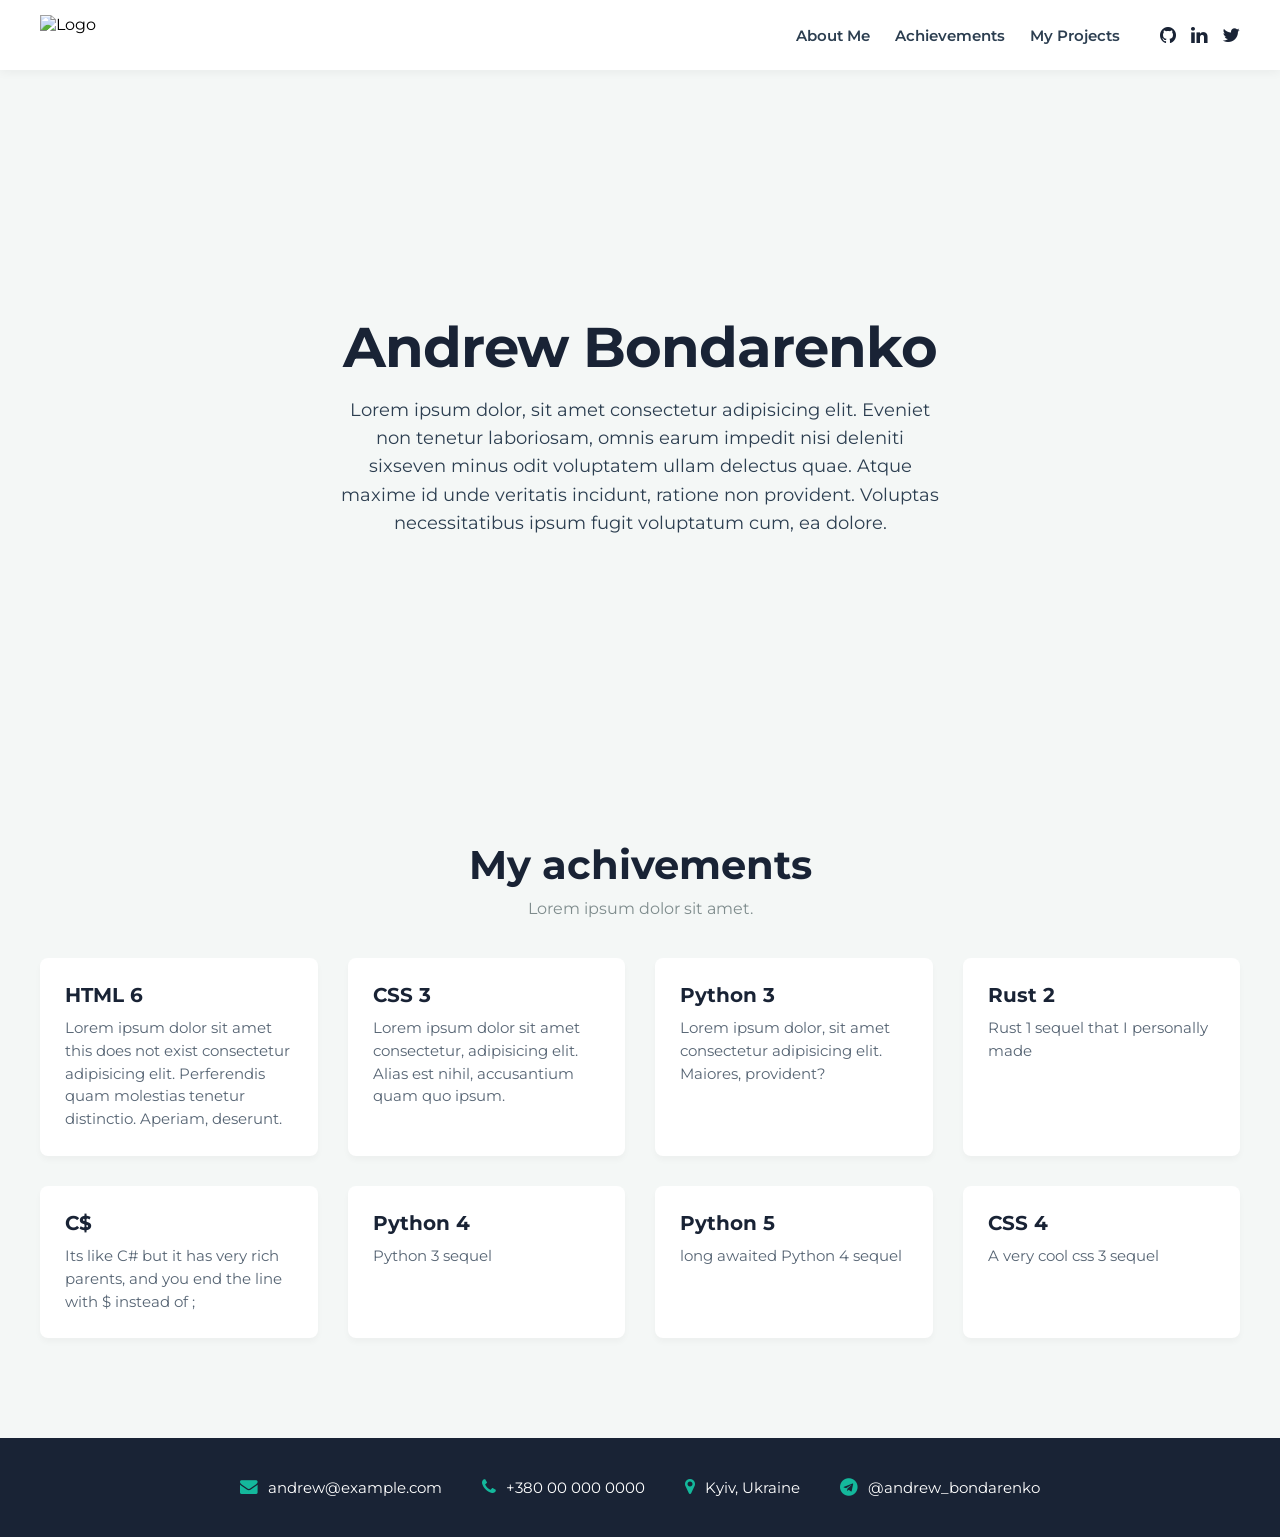
==== index.html @ 8ecab066 "Add files via upload" ====
<!DOCTYPE html>
<html lang="en">

<head>
  <meta charset="UTF-8" />
  <meta http-equiv="X-UA-Compatible" content="IE=edge" />
  <meta name="viewport" content="width=device-width, initial-scale=1.0" />
  <title>Головна сторінка</title>
  <link rel="stylesheet" href="https://maxcdn.bootstrapcdn.com/font-awesome/4.7.0/css/font-awesome.min.css">
  <link rel="stylesheet" href="style.css" />
</head>

<body>

  <header class="site-header">
    <div class="header-container">
      
      <div class="header-logo">
        <img src="Logo.png" alt="Logo" class="logo-img" />
      </div>

      <div class="header-right">
        <nav class="nav-links">
          <a href="#about-section">About Me</a>
          <a href="#achievements-section">Achievements</a>
          <a href="skills.html">My Projects</a>
        </nav>
        
        <div class="social-icons">
          <a href="#"><i class="fa fa-github"></i></a>
          <a href="#"><i class="fa fa-linkedin"></i></a>
          <a href="#"><i class="fa fa-twitter"></i></a>
        </div>
      </div>

    </div>
  </header>

  <main class="main-layout">

    <section class="name-desc-section">
      <a name="about-section"></a> 
      <h1>Andrew Bondarenko</h1>
      <p class="description">
        Lorem ipsum dolor, sit amet consectetur adipisicing elit. Eveniet non tenetur laboriosam, omnis earum impedit
        nisi deleniti sixseven minus odit voluptatem ullam delectus quae. Atque maxime id unde veritatis incidunt,
        ratione non
        provident. Voluptas necessitatibus ipsum fugit voluptatum cum, ea dolore.
      </p>
    </section>

    <section class="achivements">
      <a name="achievements-section"></a>
      <h1>My achivements</h1>
      <p>Lorem ipsum dolor sit amet.</p>
    </section>

    <div class="tiles">
      <div class="item">
        <div class="item_info">
          <h3>HTML 6</h3>
          <p>Lorem ipsum dolor sit amet this does not exist consectetur adipisicing elit. Perferendis quam molestias
            tenetur distinctio.
            Aperiam, deserunt.</p>
        </div>
      </div>

      <div class="item">
        <div class="item_info">
          <h3>CSS 3</h3>
          <p>Lorem ipsum dolor sit amet consectetur, adipisicing elit. Alias est nihil, accusantium quam quo ipsum.</p>
        </div>
      </div>

      <div class="item">
        <div class="item_info">
          <h3>Python 3</h3>
          <p>Lorem ipsum dolor, sit amet consectetur adipisicing elit. Maiores, provident?</p>
        </div>
      </div>

      <div class="item">
        <div class="item_info">
          <h3>Rust 2</h3>
          <p>Rust 1 sequel that I personally made</p>
        </div>
      </div>

      <div class="item">
        <div class="item_info">
          <h3>C$</h3>
          <p>Its like C# but it has very rich parents, and you end the line with $ instead of ; </p>
        </div>
      </div>

      <div class="item">
        <div class="item_info">
          <h3>Python 4</h3>
          <p>Python 3 sequel</p>
        </div>
      </div>

      <div class="item">
        <div class="item_info">
          <h3>Python 5</h3>
          <p>long awaited Python 4 sequel</p>
        </div>
      </div>
      
      <div class="item">
        <div class="item_info">
          <h3>CSS 4</h3>
          <p>A very cool css 3 sequel</p>
        </div>
      </div>
    </div>
  </main>

  <footer class="site-footer">
    <div class="footer-container">
      <div class="footer-contact-item">
        <i class="fa fa-envelope"></i> andrew@example.com
      </div>
      <div class="footer-contact-item">
        <i class="fa fa-phone"></i> +380 00 000 0000
      </div>
      <div class="footer-contact-item">
        <i class="fa fa-map-marker"></i> Kyiv, Ukraine
      </div>
      <div class="footer-contact-item">
        <i class="fa fa-telegram"></i> @andrew_bondarenko
      </div>
    </div>
  </footer>

</body>

</html>
---- style.css ----
@import url('https://fonts.googleapis.com/css2?family=Montserrat:wght@400;600;700&display=swap');

html {
  scroll-behavior: smooth;
  /* Smoothly glides down the page when header links are clicked */
  scroll-padding-top: 80px;
}

html,
body {
  margin: 0;
  padding: 0;
  background-color: #f4f7f6;
  font-family: 'Montserrat', sans-serif;
}

/* header */
.site-header {
  background-color: white;
  box-shadow: 0 2px 10px rgba(0, 0, 0, 0.05);
  position: sticky;
  /* header ot */
  top: 0;
  z-index: 1000;
  padding: 15px 20px;
}

.header-container {
  max-width: 1200px;
  margin: 0 auto;
  display: flex;
  justify-content: space-between;
  /* Logo on left, navigation cluster on right */
  align-items: center;

}

.logo-img {
  height: 40px;
  width: auto;
  display: block;
}

.header-right {
  display: flex;
  align-items: center;
  gap: 40px;
  /* gap bt links */
}

.nav-links {
  display: flex;
  gap: 25px;
}

.nav-links a {
  text-decoration: none;
  color: #2c3e50;
  font-weight: 600;
  font-size: 0.95rem;
  transition: color 0.2s ease;
}

.nav-links a:hover {
  color: #16a085;
}

.social-icons {
  display: flex;
  gap: 15px;
}

.social-icons a {
  color: #192335;
  font-size: 1.2rem;
  transition: transform 0.2s ease, color 0.2s ease;
}

.social-icons a:hover {
  color: #16a085;
  transform: scale(1.1);
}

/* main */
.main-layout {
  display: grid;
  grid-template-columns: minmax(20px, 1fr) minmax(auto, 1200px) minmax(20px, 1fr);
  /* tut nichogo nema */
}

/* scroll before the top header */
a[name] {
  position: absolute;
  top: -80px;
  visibility: hidden;
}

/* New code as of 6/13 */
.name-desc-section {
  grid-column: 2;
  display: flex;
  flex-direction: column;
  justify-content: center;
  align-items: center;
  min-height: 70vh;
  text-align: center;
  padding-top: 40px;
  position: relative;
  /* gives anchor the space for it */
}

.name-desc-section h1 {
  font-size: 3.5rem;
  font-weight: 700;
  color: #192335;
  margin: 0 0 15px 0;
  letter-spacing: -1px;
}

.name-desc-section .description {
  font-size: 1.1rem;
  font-weight: 400;
  color: #2c3e50;
  max-width: 600px;
  line-height: 1.6;
  margin: 0;
}

.achivements {
  grid-column: 2;
  display: flex;
  flex-direction: column;
  justify-content: center;
  align-items: center;
  padding-top: 100px;
  padding-bottom: 40px;
  text-align: center;
  position: relative;
  /* gives anchor the space for it */
}

.achivements h1 {
  font-size: 2.5rem;
  color: #192335;
  margin: 0;
}

.achivements p {
  color: #7f8c8d;
  margin: 10px 0 0 0;
}

/* tile */
.tiles {
  grid-column: 2;
  display: grid;
  grid-template-columns: repeat(auto-fit, minmax(250px, 1fr));
  /* nichogo tut nema*/
  gap: 30px;
  margin-bottom: 100px;
  /* add space for footer */
}

/* cards */
.item {
  background: white;
  border-radius: 8px;
  padding: 25px;
  box-shadow: 0 4px 6px rgba(0, 0, 0, 0.03);
  transition: transform 0.2s ease;
}

.item:hover {
  transform: translateY(-5px);
}

.item_info h3 {
  margin: 0 0 10px 0;
  color: #192335;
  font-size: 1.25rem;
}

.item_info p {
  margin: 0;
  color: #576574;
  font-size: 0.95rem;
  line-height: 1.5;
}

/* footer */
.site-footer {
  background-color: #192335;
  color: #f4f7f6;
  padding: 40px 20px;
  margin-top: auto;
}

.footer-container {
  max-width: 1200px;
  margin: 0 auto;
  display: flex;
  justify-content: center;
  /* Center*/
  align-items: center;
  flex-wrap: wrap;
  /* Allows items to safely wrap cleanly onto mobile rows */
  gap: 40px;
  /* space verticall*/
}

.footer-contact-item {
  font-size: 0.95rem;
  font-weight: 400;
  display: flex;
  align-items: center;
  gap: 10px;
  /* space horizontal */
  color: #ffffff;
}

.footer-contact-item i {
  color: #14b89c;
  font-size: 1.1rem;
}

/* Page2 */

/* project grid */
.projects-showcase {
  grid-column: 2;
  display: flex;
  flex-direction: column;
  gap: 50px;
  /* spacing */
  margin-bottom: 100px;
}

/* Two-column layout container for an image + info card */
.project-row {
  display: grid;
  grid-template-columns: repeat(auto-fit, minmax(300px, 1fr));
  /* tut nichogo nema */
  gap: 40px;
  /* hrizontal spacing */
  align-items: center;
  /* vertical center */
}

/* centers imgs */
.project-image-box {
  display: flex;
  justify-content: center;
  align-items: center;
  padding: 10px;
}

/* put img inside frame */
.showcase-img {
  max-width: 100%;
  height: auto;
  display: block;
  border-radius: 8px;
}

/* card style */
.project-info-card {
  background: #ffffff;
  border-radius: 8px;
  padding: 50px 40px;
  box-shadow: 0 4px 20px rgba(0, 0, 0, 0.4);
  text-align: center;
  display: flex;
  flex-direction: column;
  justify-content: center;
  min-height: 250px;
}

/* bottom borders */
.card-yellow {
  border-bottom: 4px solid #00eeff;
}

.card-purple {
  border-bottom: 4px solid #4e321a;
}

/* project name styles */
.project-title-yellow {
  color: #f39c12;
  font-size: 1.8rem;
  font-weight: 700;
  margin: 0 0 20px 0;
  line-height: 1.3;
}

.project-title-purple {
  color: #8e44ad;
  font-size: 1.8rem;
  font-weight: 700;
  margin: 0 0 20px 0;
  line-height: 1.3;
}

/* text layout */
.project-text {
  color: #7f8c8d;
  font-size: 1rem;
  line-height: 1.6;
  margin: 0;
}

/* highlight links */
.nav-links a.active-page {
  color: #16a085;
}

/* normal pc style */
.tiles {
  display: grid;
  grid-template-columns: repeat(4, 1fr);
}

/* smaller than 768 px */
@media screen and (max-width: 768px) {
  .tiles {
    grid-template-columns: 1fr;
    /* stack card one coljmn */
  }
}

/* mobile */
.project-row {
  display: block;
  /* stack vertical */
}

/* screen wider than 500px */
@media screen and (min-width: 750px) {
  .project-row {
    display: grid;
    grid-template-columns: 1fr 1fr;
    /* SPLIT 1*/
  }
}

@media screen and (max-width: 575px) {
  
.header-container, .header-right{
  flex-direction: column;
}

.header-container, .header-right{
  justify-content: center;
  gap: 10px;

}


  
}
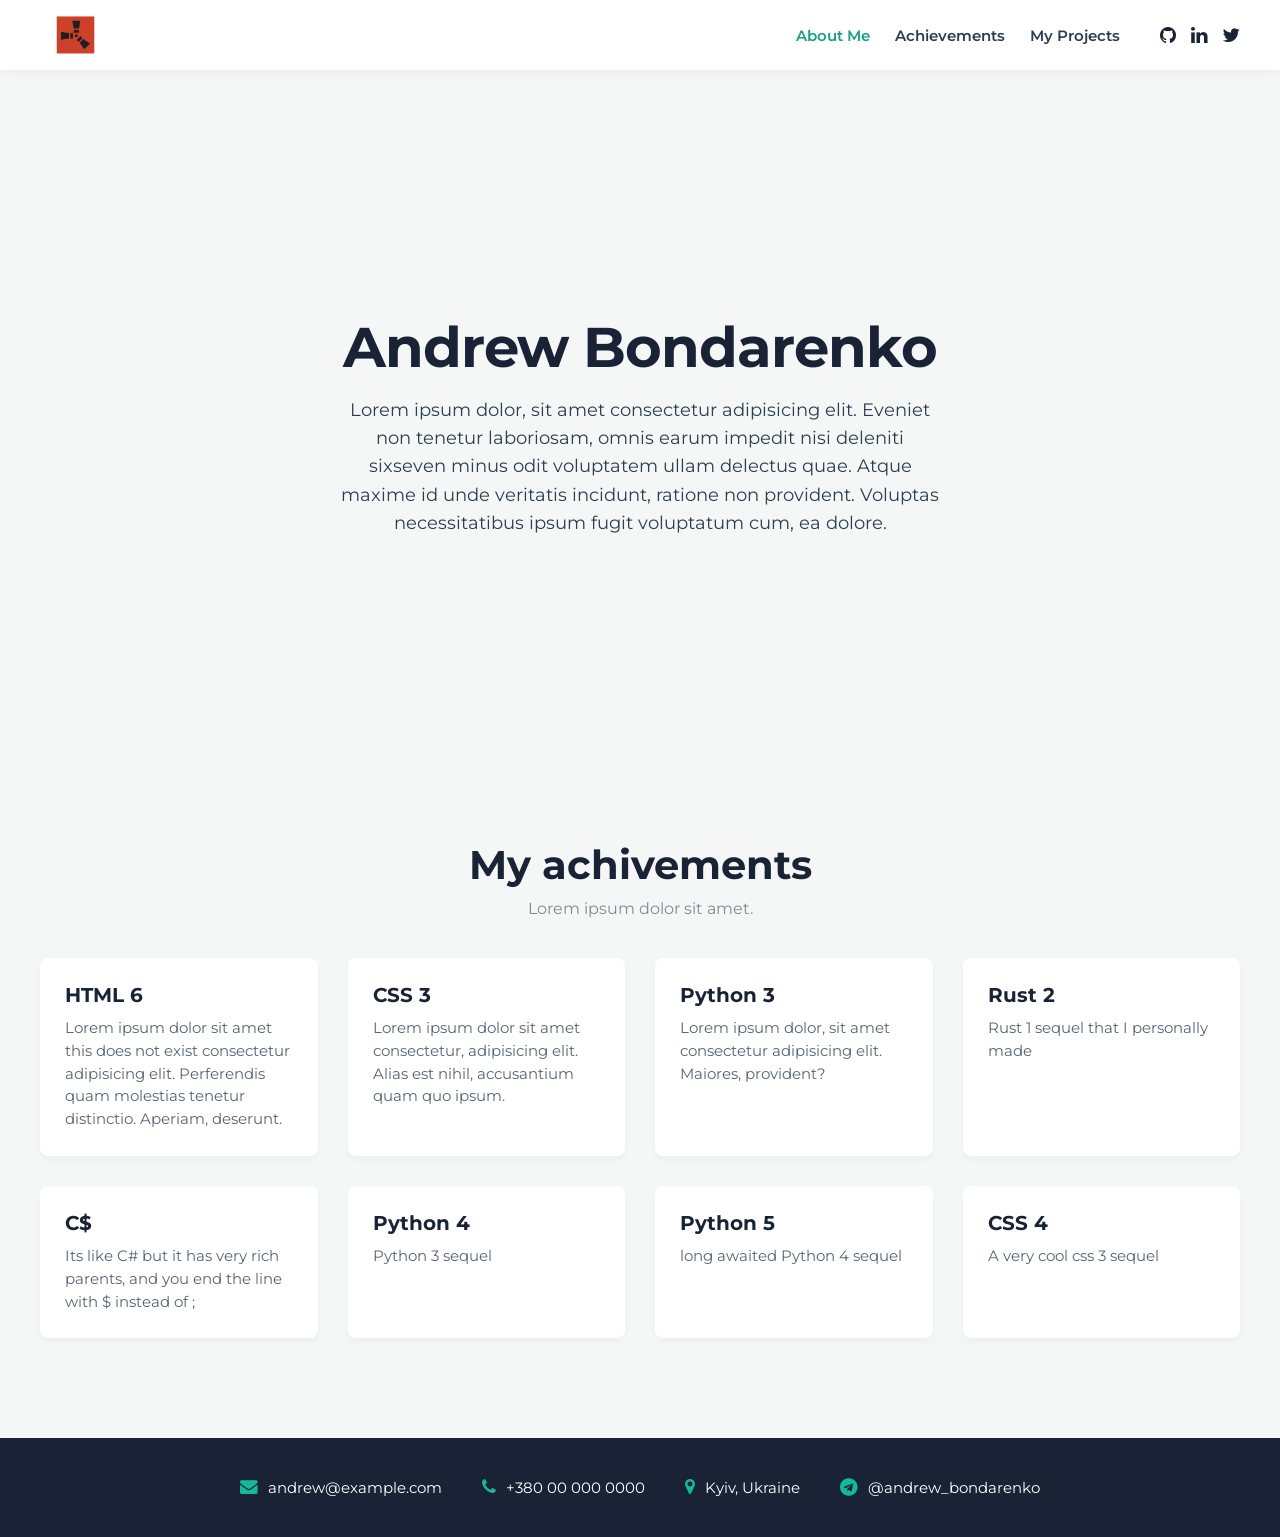
==== commit 26a86f00: "Add files via upload" ====
--- a/index.html
+++ b/index.html
@@ -21,7 +21,7 @@
 
       <div class="header-right">
         <nav class="nav-links">
-          <a href="#about-section">About Me</a>
+          <a href="#about-section" class="active-page">About Me</a>
           <a href="#achievements-section">Achievements</a>
           <a href="skills.html">My Projects</a>
         </nav>
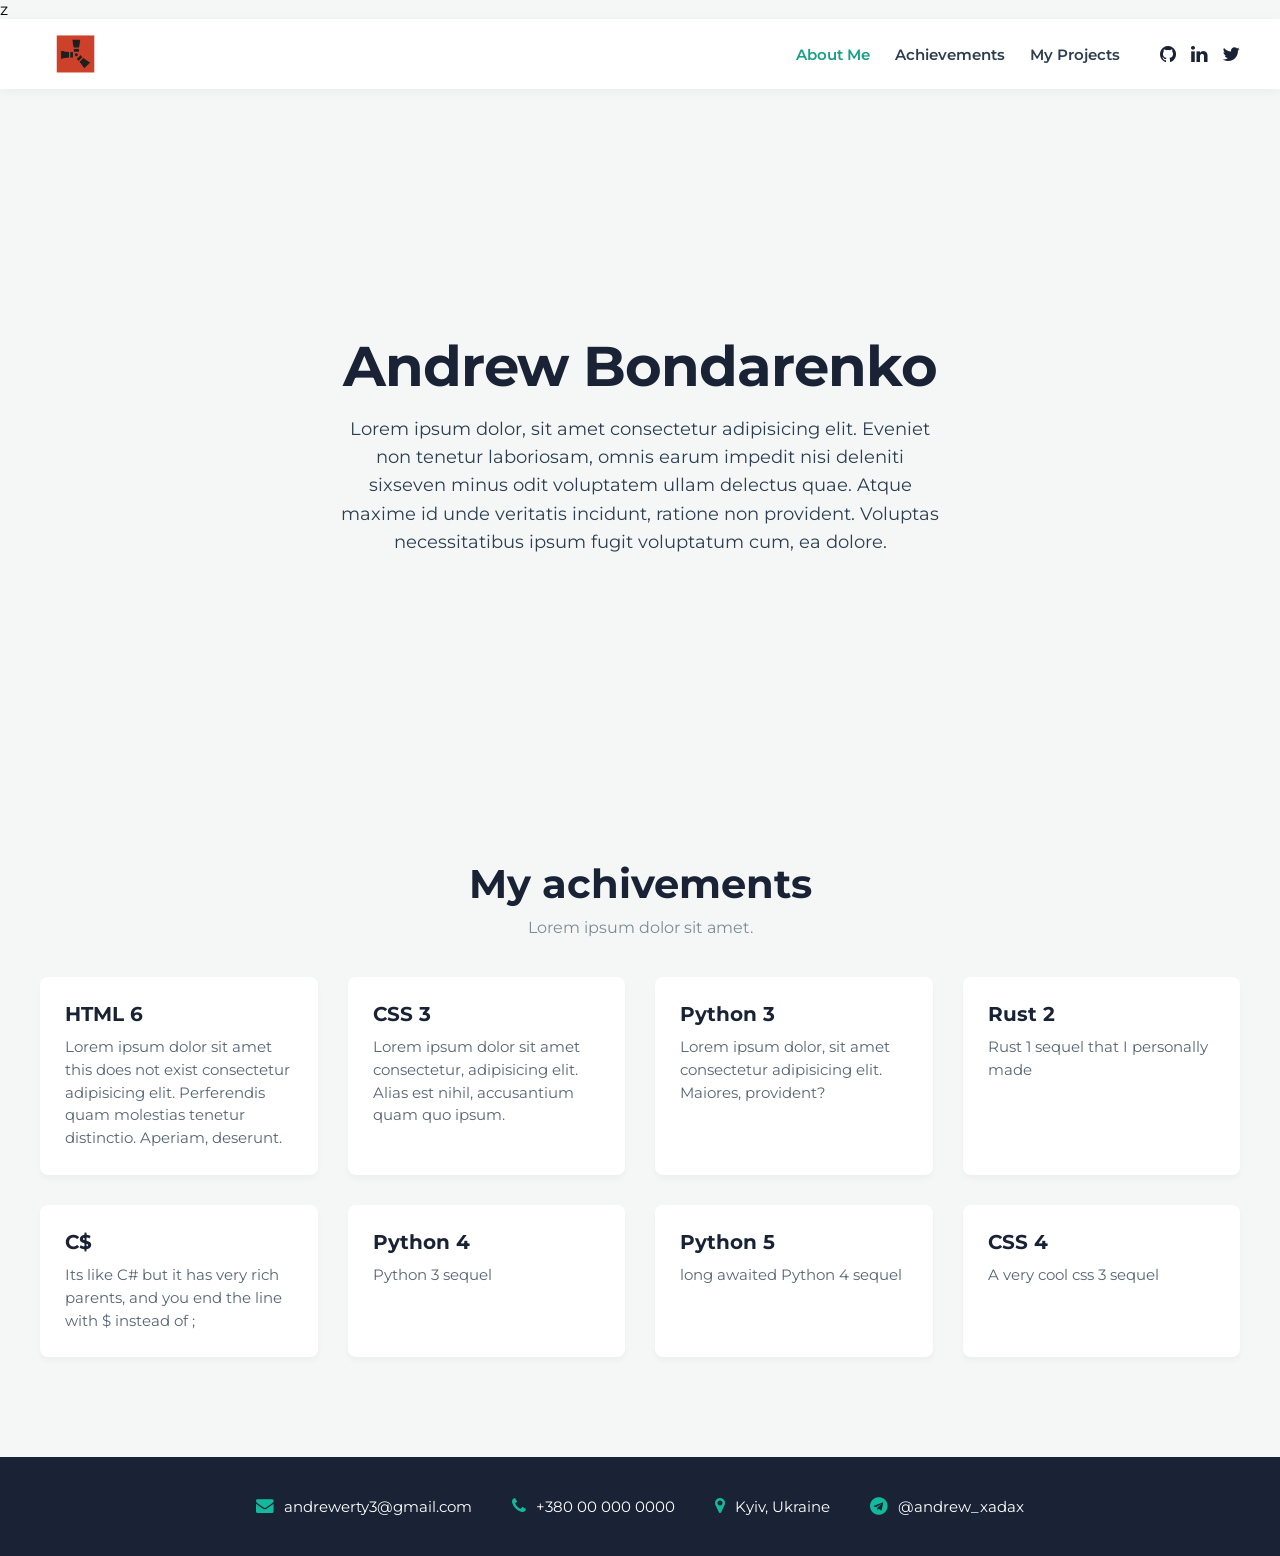
==== commit a302b4c5: "Add files via upload" ====
--- a/index.html
+++ b/index.html
@@ -2,10 +2,10 @@
 <html lang="en">
 
 <head>
-  <meta charset="UTF-8" />
+  <meta charset="UTF-8" />z
   <meta http-equiv="X-UA-Compatible" content="IE=edge" />
   <meta name="viewport" content="width=device-width, initial-scale=1.0" />
-  <title>Головна сторінка</title>
+  <title>About Me</title>
   <link rel="stylesheet" href="https://maxcdn.bootstrapcdn.com/font-awesome/4.7.0/css/font-awesome.min.css">
   <link rel="stylesheet" href="style.css" />
 </head>
@@ -119,7 +119,7 @@
   <footer class="site-footer">
     <div class="footer-container">
       <div class="footer-contact-item">
-        <i class="fa fa-envelope"></i> andrew@example.com
+        <i class="fa fa-envelope"></i> andrewerty3@gmail.com
       </div>
       <div class="footer-contact-item">
         <i class="fa fa-phone"></i> +380 00 000 0000
@@ -128,7 +128,7 @@
         <i class="fa fa-map-marker"></i> Kyiv, Ukraine
       </div>
       <div class="footer-contact-item">
-        <i class="fa fa-telegram"></i> @andrew_bondarenko
+        <i class="fa fa-telegram"></i> @andrew_xadax
       </div>
     </div>
   </footer>
--- a/style.css
+++ b/style.css
@@ -77,7 +77,7 @@
 }
 
 .social-icons a:hover {
-  color: #16a085;
+  color: #16a085; 
   transform: scale(1.1);
 }
 
@@ -154,8 +154,7 @@
 .tiles {
   grid-column: 2;
   display: grid;
-  grid-template-columns: repeat(auto-fit, minmax(250px, 1fr));
-  /* nichogo tut nema*/
+  /* grid-template-columns: repeat(auto-fit, minmax(450px, 1fr)); obsolete */
   gap: 30px;
   margin-bottom: 100px;
   /* add space for footer */
@@ -277,11 +276,11 @@
 
 /* bottom borders */
 .card-yellow {
-  border-bottom: 4px solid #00eeff;
+  border-bottom: 4px solid #f39c12;
 }
 
 .card-purple {
-  border-bottom: 4px solid #4e321a;
+  border-bottom: 4px solid #8e44ad;
 }
 
 /* project name styles */
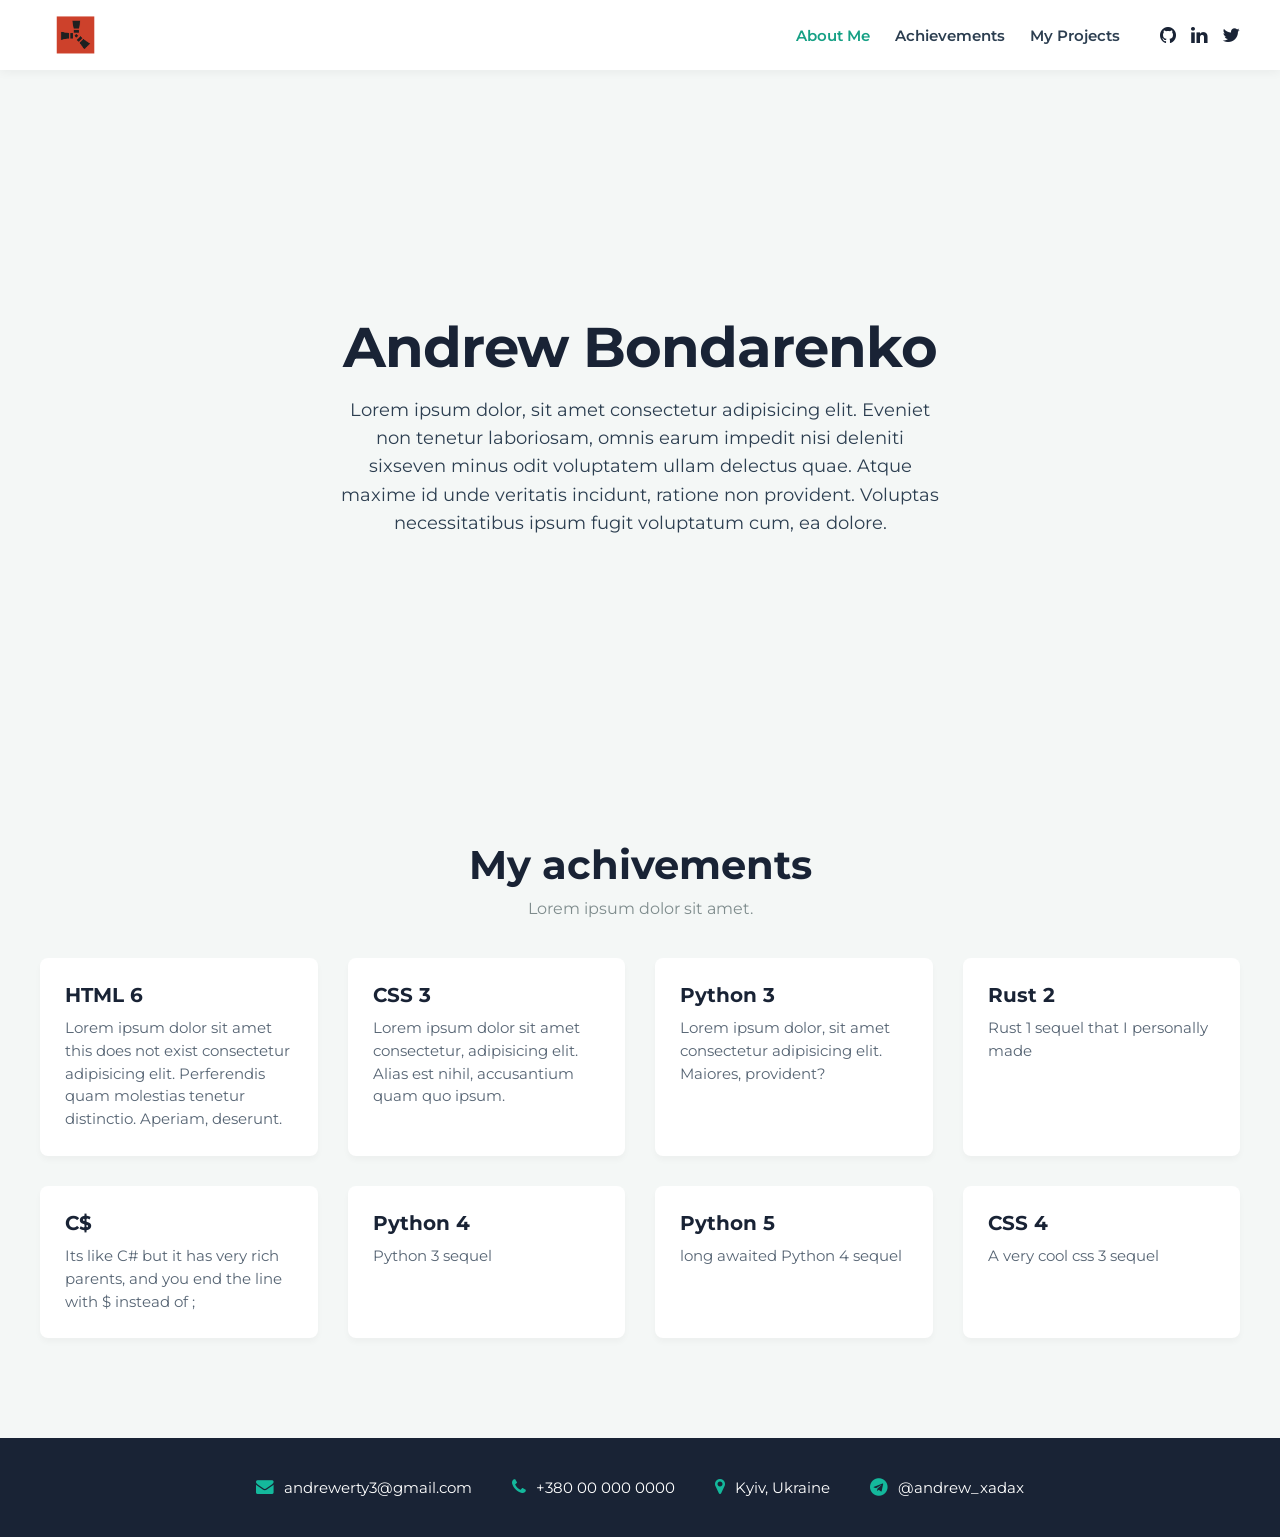
==== commit 729bb3f4: "Add files via upload" ====
--- a/index.html
+++ b/index.html
@@ -2,7 +2,7 @@
 <html lang="en">
 
 <head>
-  <meta charset="UTF-8" />z
+  <meta charset="UTF-8" />
   <meta http-equiv="X-UA-Compatible" content="IE=edge" />
   <meta name="viewport" content="width=device-width, initial-scale=1.0" />
   <title>About Me</title>
--- a/style.css
+++ b/style.css
@@ -150,7 +150,7 @@
   margin: 10px 0 0 0;
 }
 
-/* tile */
+/* tile obsolete*/
 .tiles {
   grid-column: 2;
   display: grid;
